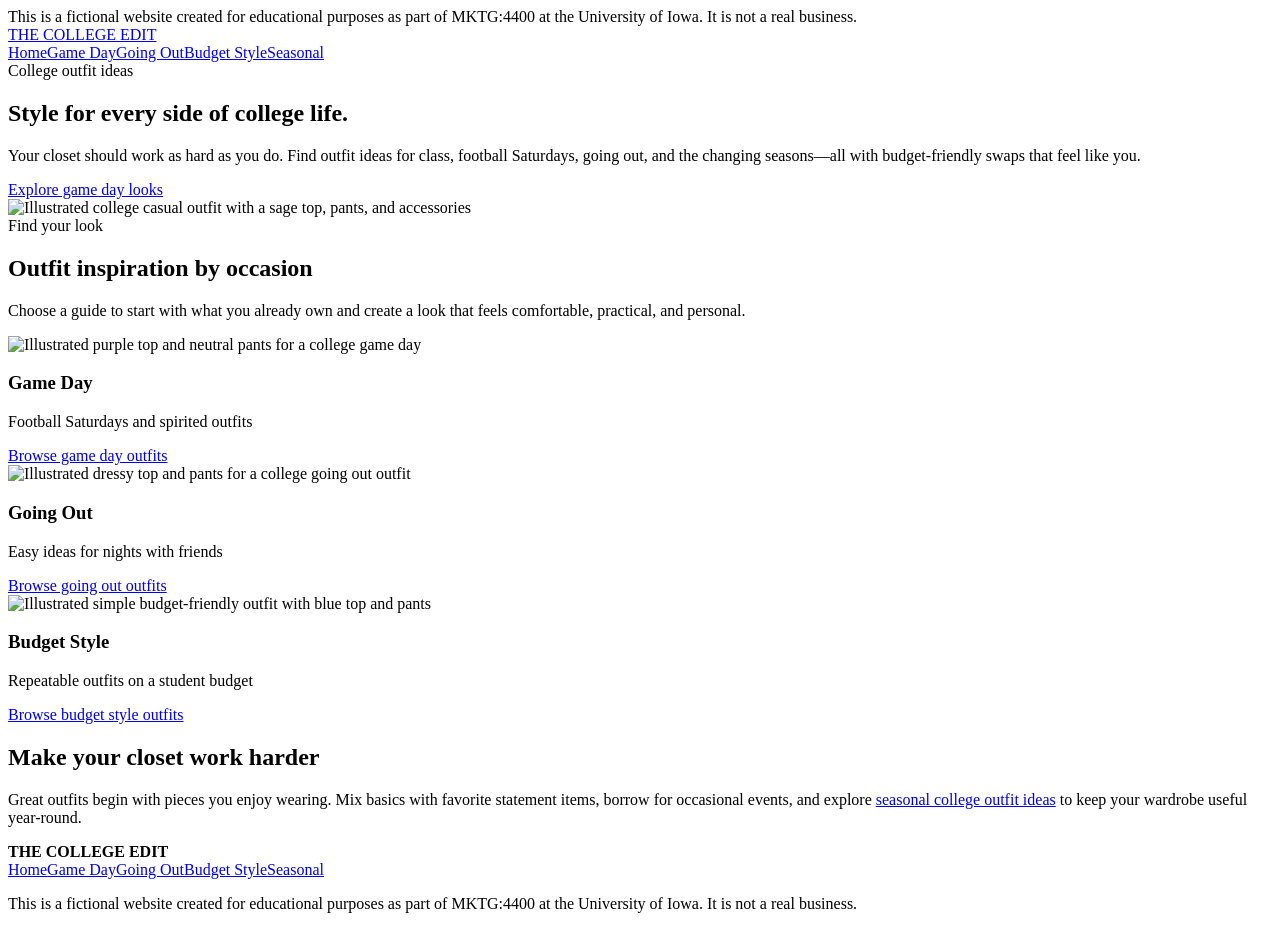
==== index.html @ 48a04031 "Add five college outfit pages with navigation and SE0 files" ====
<!doctype html><html lang="en"><head><meta charset="utf-8"><meta name="viewport" content="width=device-width, initial-scale=1"><title>College Outfit Ideas and Style Inspiration | The College Edit</title><meta name="description" content="Discover affordable college outfit ideas for game days, nights out, classes and every season. Explore The College Edit style guides."><link rel="stylesheet" href="assets/style.css"></head><body><div class="notice">This is a fictional website created for educational purposes as part of MKTG:4400 at the University of Iowa. It is not a real business.</div><header class="site-header"><a class="brand" href="index.html" aria-label="The College Edit home">THE <span>COLLEGE</span> EDIT</a><nav class="nav" aria-label="Main navigation"><a href="index.html" aria-current="page">Home</a><a href="game-day.html">Game Day</a><a href="going-out.html">Going Out</a><a href="budget.html">Budget Style</a><a href="seasonal.html">Seasonal</a></nav></header><main><section class="hero"><div><div class="eyebrow">College outfit ideas</div><h1>Style for every side of college life.</h1><p>Your closet should work as hard as you do. Find outfit ideas for class, football Saturdays, going out, and the changing seasons—all with budget-friendly swaps that feel like you.</p><a class="btn" href="game-day.html">Explore game day looks</a></div><img src="assets/look-1.svg" alt="Illustrated college casual outfit with a sage top, pants, and accessories"></section><section><span class="eyebrow">Find your look</span><h2>Outfit inspiration by occasion</h2><p class="section-intro">Choose a guide to start with what you already own and create a look that feels comfortable, practical, and personal.</p><div class="cards"><article class="card"><img src="assets/look-2.svg" alt="Illustrated purple top and neutral pants for a college game day"><div class="card-body"><h3>Game Day</h3><p>Football Saturdays and spirited outfits</p><a href="game-day.html">Browse game day outfits</a></div></article><article class="card"><img src="assets/look-3.svg" alt="Illustrated dressy top and pants for a college going out outfit"><div class="card-body"><h3>Going Out</h3><p>Easy ideas for nights with friends</p><a href="going-out.html">Browse going out outfits</a></div></article><article class="card"><img src="assets/look-4.svg" alt="Illustrated simple budget-friendly outfit with blue top and pants"><div class="card-body"><h3>Budget Style</h3><p>Repeatable outfits on a student budget</p><a href="budget.html">Browse budget style outfits</a></div></article></div></section><section class="tip"><h2>Make your closet work harder</h2><p>Great outfits begin with pieces you enjoy wearing. Mix basics with favorite statement items, borrow for occasional events, and explore <a href="seasonal.html">seasonal college outfit ideas</a> to keep your wardrobe useful year-round.</p></section></main><footer class="footer"><strong>THE COLLEGE EDIT</strong><div class="footer-links"><a href="index.html" aria-current="page">Home</a><a href="game-day.html">Game Day</a><a href="going-out.html">Going Out</a><a href="budget.html">Budget Style</a><a href="seasonal.html">Seasonal</a></div><p class="notice-footer">This is a fictional website created for educational purposes as part of MKTG:4400 at the University of Iowa. It is not a real business.</p></footer></body></html>
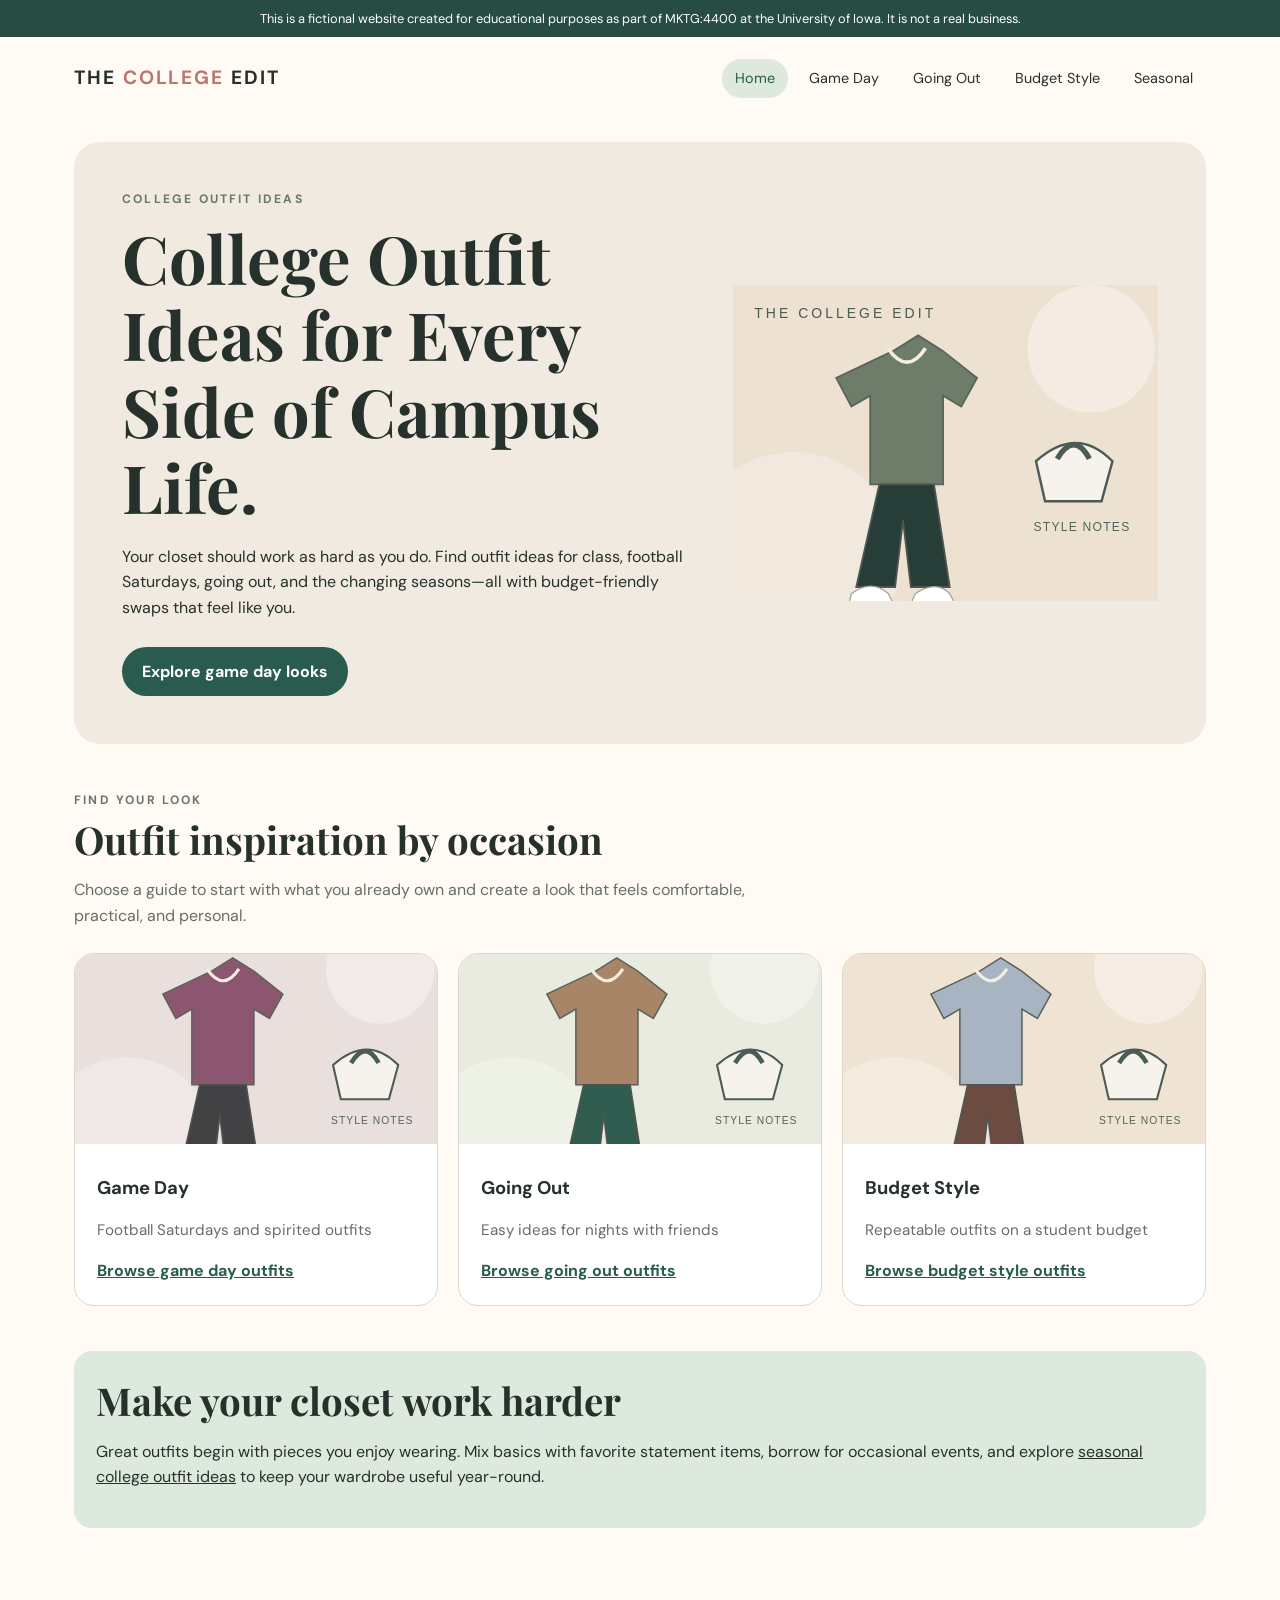
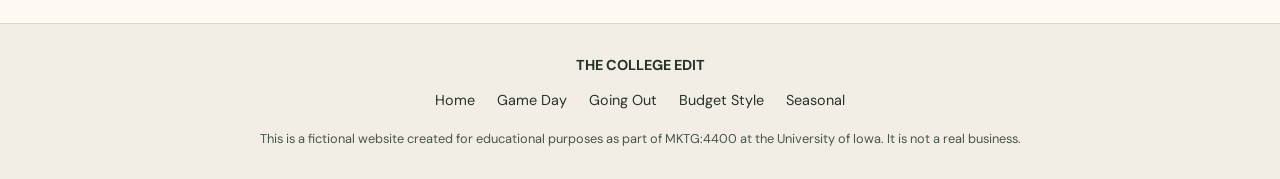
==== commit 89d9bf91: "Improve homepage headline for college outfit SE0 Changed the homepage headline to include the keywor" ====
--- a/index.html
+++ b/index.html
@@ -1 +1 @@
-<!doctype html><html lang="en"><head><meta charset="utf-8"><meta name="viewport" content="width=device-width, initial-scale=1"><title>College Outfit Ideas and Style Inspiration | The College Edit</title><meta name="description" content="Discover affordable college outfit ideas for game days, nights out, classes and every season. Explore The College Edit style guides."><link rel="stylesheet" href="assets/style.css"></head><body><div class="notice">This is a fictional website created for educational purposes as part of MKTG:4400 at the University of Iowa. It is not a real business.</div><header class="site-header"><a class="brand" href="index.html" aria-label="The College Edit home">THE <span>COLLEGE</span> EDIT</a><nav class="nav" aria-label="Main navigation"><a href="index.html" aria-current="page">Home</a><a href="game-day.html">Game Day</a><a href="going-out.html">Going Out</a><a href="budget.html">Budget Style</a><a href="seasonal.html">Seasonal</a></nav></header><main><section class="hero"><div><div class="eyebrow">College outfit ideas</div><h1>Style for every side of college life.</h1><p>Your closet should work as hard as you do. Find outfit ideas for class, football Saturdays, going out, and the changing seasons—all with budget-friendly swaps that feel like you.</p><a class="btn" href="game-day.html">Explore game day looks</a></div><img src="assets/look-1.svg" alt="Illustrated college casual outfit with a sage top, pants, and accessories"></section><section><span class="eyebrow">Find your look</span><h2>Outfit inspiration by occasion</h2><p class="section-intro">Choose a guide to start with what you already own and create a look that feels comfortable, practical, and personal.</p><div class="cards"><article class="card"><img src="assets/look-2.svg" alt="Illustrated purple top and neutral pants for a college game day"><div class="card-body"><h3>Game Day</h3><p>Football Saturdays and spirited outfits</p><a href="game-day.html">Browse game day outfits</a></div></article><article class="card"><img src="assets/look-3.svg" alt="Illustrated dressy top and pants for a college going out outfit"><div class="card-body"><h3>Going Out</h3><p>Easy ideas for nights with friends</p><a href="going-out.html">Browse going out outfits</a></div></article><article class="card"><img src="assets/look-4.svg" alt="Illustrated simple budget-friendly outfit with blue top and pants"><div class="card-body"><h3>Budget Style</h3><p>Repeatable outfits on a student budget</p><a href="budget.html">Browse budget style outfits</a></div></article></div></section><section class="tip"><h2>Make your closet work harder</h2><p>Great outfits begin with pieces you enjoy wearing. Mix basics with favorite statement items, borrow for occasional events, and explore <a href="seasonal.html">seasonal college outfit ideas</a> to keep your wardrobe useful year-round.</p></section></main><footer class="footer"><strong>THE COLLEGE EDIT</strong><div class="footer-links"><a href="index.html" aria-current="page">Home</a><a href="game-day.html">Game Day</a><a href="going-out.html">Going Out</a><a href="budget.html">Budget Style</a><a href="seasonal.html">Seasonal</a></div><p class="notice-footer">This is a fictional website created for educational purposes as part of MKTG:4400 at the University of Iowa. It is not a real business.</p></footer></body></html>+<!doctype html><html lang="en"><head><meta charset="utf-8"><meta name="viewport" content="width=device-width, initial-scale=1"><title>College Outfit Ideas and Style Inspiration | The College Edit</title><meta name="description" content="Discover affordable college outfit ideas for game days, nights out, classes and every season. Explore The College Edit style guides."><link rel="stylesheet" href="assets/style.css"></head><body><div class="notice">This is a fictional website created for educational purposes as part of MKTG:4400 at the University of Iowa. It is not a real business.</div><header class="site-header"><a class="brand" href="index.html" aria-label="The College Edit home">THE <span>COLLEGE</span> EDIT</a><nav class="nav" aria-label="Main navigation"><a href="index.html" aria-current="page">Home</a><a href="game-day.html">Game Day</a><a href="going-out.html">Going Out</a><a href="budget.html">Budget Style</a><a href="seasonal.html">Seasonal</a></nav></header><main><section class="hero"><div><div class="eyebrow">College outfit ideas</div><h1>College Outfit Ideas for Every Side of Campus Life.</h1><p>Your closet should work as hard as you do. Find outfit ideas for class, football Saturdays, going out, and the changing seasons—all with budget-friendly swaps that feel like you.</p><a class="btn" href="game-day.html">Explore game day looks</a></div><img src="assets/look-1.svg" alt="Illustrated college casual outfit with a sage top, pants, and accessories"></section><section><span class="eyebrow">Find your look</span><h2>Outfit inspiration by occasion</h2><p class="section-intro">Choose a guide to start with what you already own and create a look that feels comfortable, practical, and personal.</p><div class="cards"><article class="card"><img src="assets/look-2.svg" alt="Illustrated purple top and neutral pants for a college game day"><div class="card-body"><h3>Game Day</h3><p>Football Saturdays and spirited outfits</p><a href="game-day.html">Browse game day outfits</a></div></article><article class="card"><img src="assets/look-3.svg" alt="Illustrated dressy top and pants for a college going out outfit"><div class="card-body"><h3>Going Out</h3><p>Easy ideas for nights with friends</p><a href="going-out.html">Browse going out outfits</a></div></article><article class="card"><img src="assets/look-4.svg" alt="Illustrated simple budget-friendly outfit with blue top and pants"><div class="card-body"><h3>Budget Style</h3><p>Repeatable outfits on a student budget</p><a href="budget.html">Browse budget style outfits</a></div></article></div></section><section class="tip"><h2>Make your closet work harder</h2><p>Great outfits begin with pieces you enjoy wearing. Mix basics with favorite statement items, borrow for occasional events, and explore <a href="seasonal.html">seasonal college outfit ideas</a> to keep your wardrobe useful year-round.</p></section></main><footer class="footer"><strong>THE COLLEGE EDIT</strong><div class="footer-links"><a href="index.html" aria-current="page">Home</a><a href="game-day.html">Game Day</a><a href="going-out.html">Going Out</a><a href="budget.html">Budget Style</a><a href="seasonal.html">Seasonal</a></div><p class="notice-footer">This is a fictional website created for educational purposes as part of MKTG:4400 at the University of Iowa. It is not a real business.</p></footer></body></html>
--- a/assets/style.css
+++ b/assets/style.css
@@ -0,0 +1,2 @@
+@import url('https://fonts.googleapis.com/css2?family=DM+Sans:wght@400;500;600;700&family=Playfair+Display:wght@600;700&display=swap');
+:root{--ink:#27312c;--sage:#dce9dc;--pine:#295c4e;--pink:#f4d9d8;--cream:#fffaf3;--line:#ddd8cd;--mute:#666f67}*{box-sizing:border-box}body{margin:0;background:var(--cream);color:var(--ink);font-family:'DM Sans',Arial,sans-serif;line-height:1.6}a{color:inherit}.notice{background:#274c43;color:white;text-align:center;padding:9px 18px;font-size:.8rem;line-height:1.5}.site-header{max-width:1180px;margin:auto;display:flex;justify-content:space-between;align-items:center;gap:20px;padding:22px 24px}.brand{text-decoration:none;font-weight:700;letter-spacing:.1em;font-size:1.2rem}.brand span{color:#bb756f}.nav{display:flex;flex-wrap:wrap;gap:8px}.nav a{text-decoration:none;border-radius:30px;padding:8px 13px;font-size:.9rem}.nav a:hover,.nav a[aria-current=page]{background:var(--sage);color:var(--pine)}main{max-width:1180px;margin:auto;padding:10px 24px 65px}.hero{display:grid;grid-template-columns:1.15fr .85fr;align-items:center;gap:35px;background:#f0eae0;border-radius:26px;padding:48px;margin:12px 0 42px}.eyebrow{text-transform:uppercase;letter-spacing:.18em;color:#687a63;font-size:.76rem;font-weight:700}.hero h1,h1,h2{font-family:'Playfair Display',Georgia,serif;line-height:1.15}h1{font-size:clamp(2.5rem,5.2vw,4.6rem);margin:10px 0 18px}h2{font-size:clamp(1.8rem,3vw,2.6rem);margin:5px 0 16px}h3{margin:0 0 8px;font-size:1.15rem}.hero p{max-width:58ch}.btn{display:inline-block;background:var(--pine);color:white;text-decoration:none;padding:12px 20px;border-radius:28px;font-weight:700;margin-top:10px}.btn:hover{background:#173b30}.hero img{width:100%;max-height:390px;object-fit:contain}.section-intro{max-width:65ch;color:var(--mute)}.cards{display:grid;grid-template-columns:repeat(3,minmax(0,1fr));gap:20px;margin:25px 0 45px}.card{background:#fff;border:1px solid var(--line);border-radius:20px;overflow:hidden}.card img{width:100%;height:190px;object-fit:cover;background:#efeadf}.card-body{padding:22px}.card p{color:var(--mute);font-size:.95rem}.card a{color:var(--pine);font-weight:700}.feature{display:grid;grid-template-columns:1fr 1fr;gap:35px;align-items:center;padding:30px 0;border-bottom:1px solid var(--line)}.feature img{width:100%;border-radius:18px;background:#ece7dd}.feature p{color:var(--mute)}.tip{background:var(--sage);border-radius:18px;padding:22px;margin:30px 0}.page-top{padding:42px 0 20px;max-width:850px}.page-top p{color:var(--mute);font-size:1.07rem}.tag{display:inline-block;background:#f2e2e1;padding:4px 11px;border-radius:30px;font-weight:700;font-size:.76rem}.footer{border-top:1px solid var(--line);padding:30px 22px;text-align:center;background:#f3eee5;font-size:.9rem}.footer-links{display:flex;justify-content:center;gap:22px;flex-wrap:wrap;margin:12px 0}.footer-links a{text-decoration:none}.footer .notice-footer{max-width:900px;margin:17px auto 0;font-size:.8rem;color:#47554d}.note{font-size:.85rem;color:var(--mute)}@media(max-width:720px){.site-header{display:block;text-align:center;padding:16px}.nav{justify-content:center;margin-top:12px}.nav a{padding:7px 9px;font-size:.83rem}.hero{grid-template-columns:1fr;padding:28px 23px;gap:10px}.hero img{max-height:230px}.cards{grid-template-columns:1fr}.feature{grid-template-columns:1fr}.page-top{padding-top:20px}main{padding:8px 17px 40px}}
